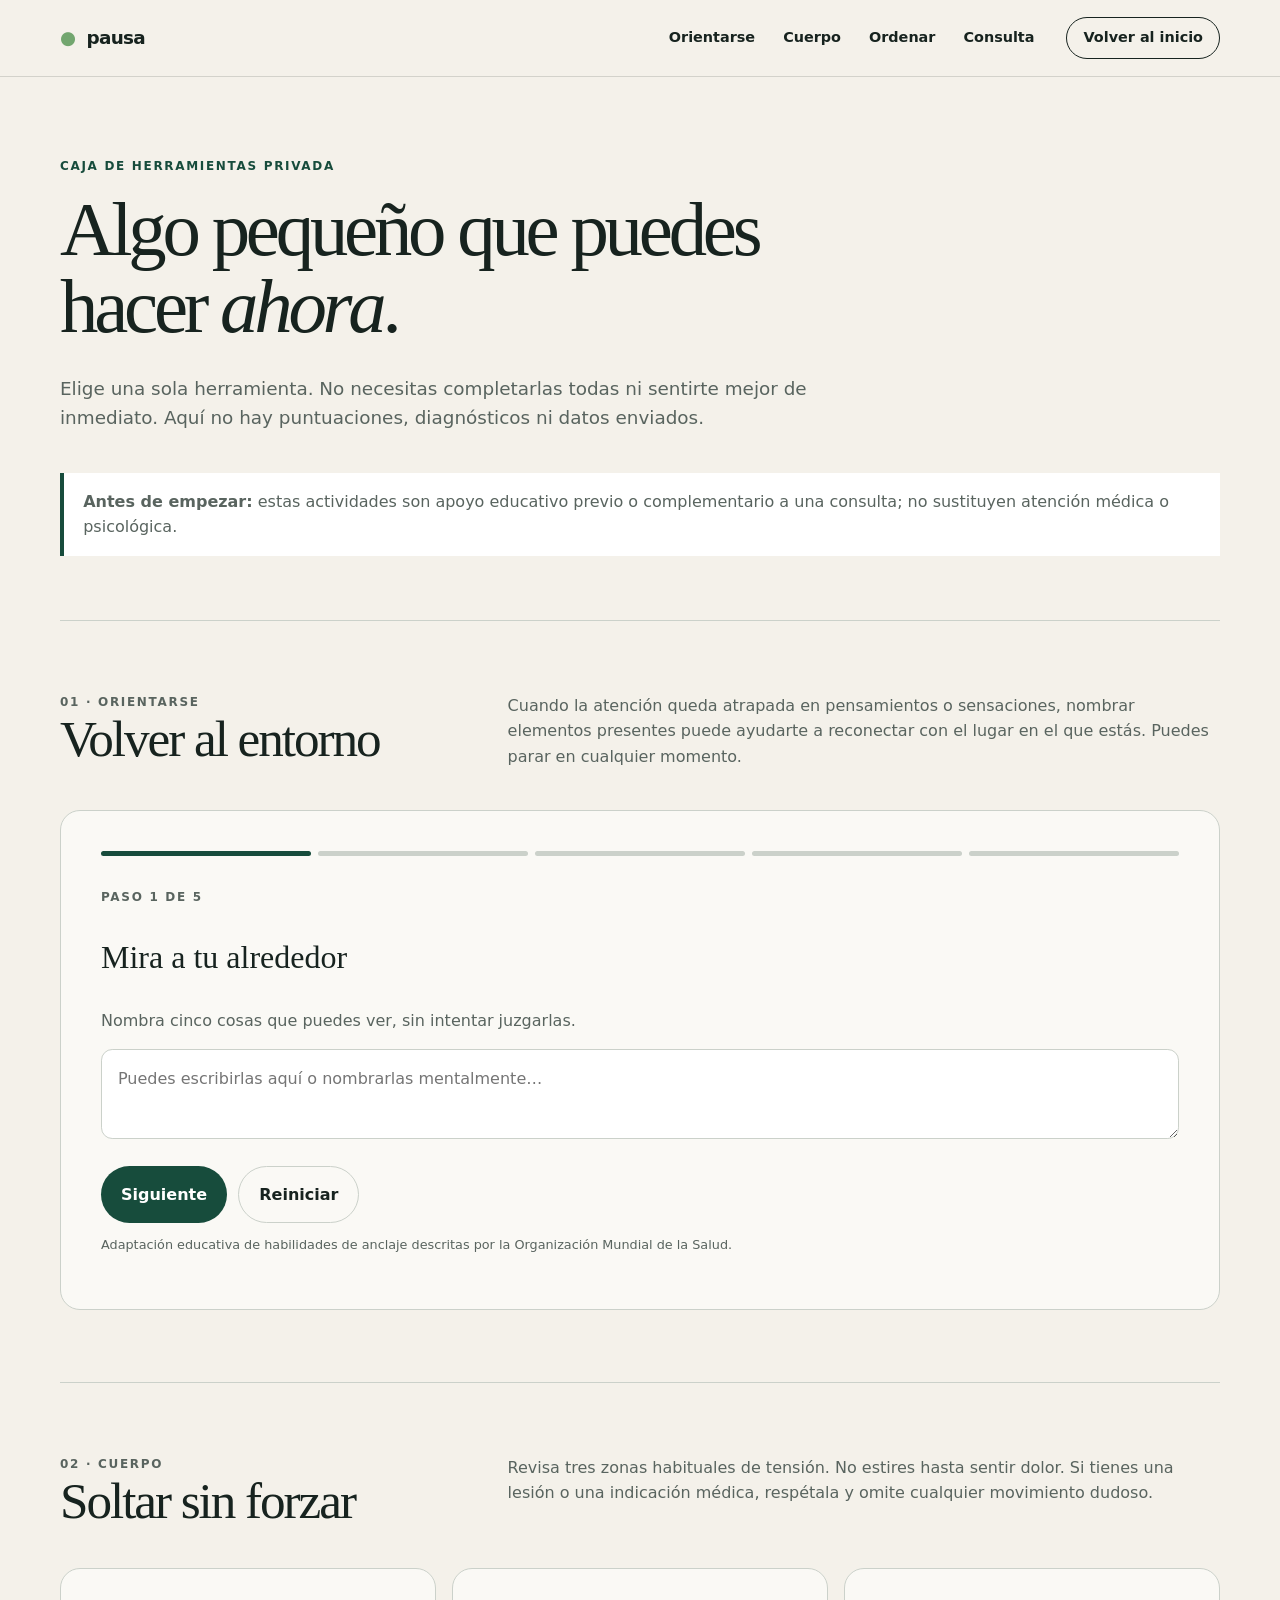
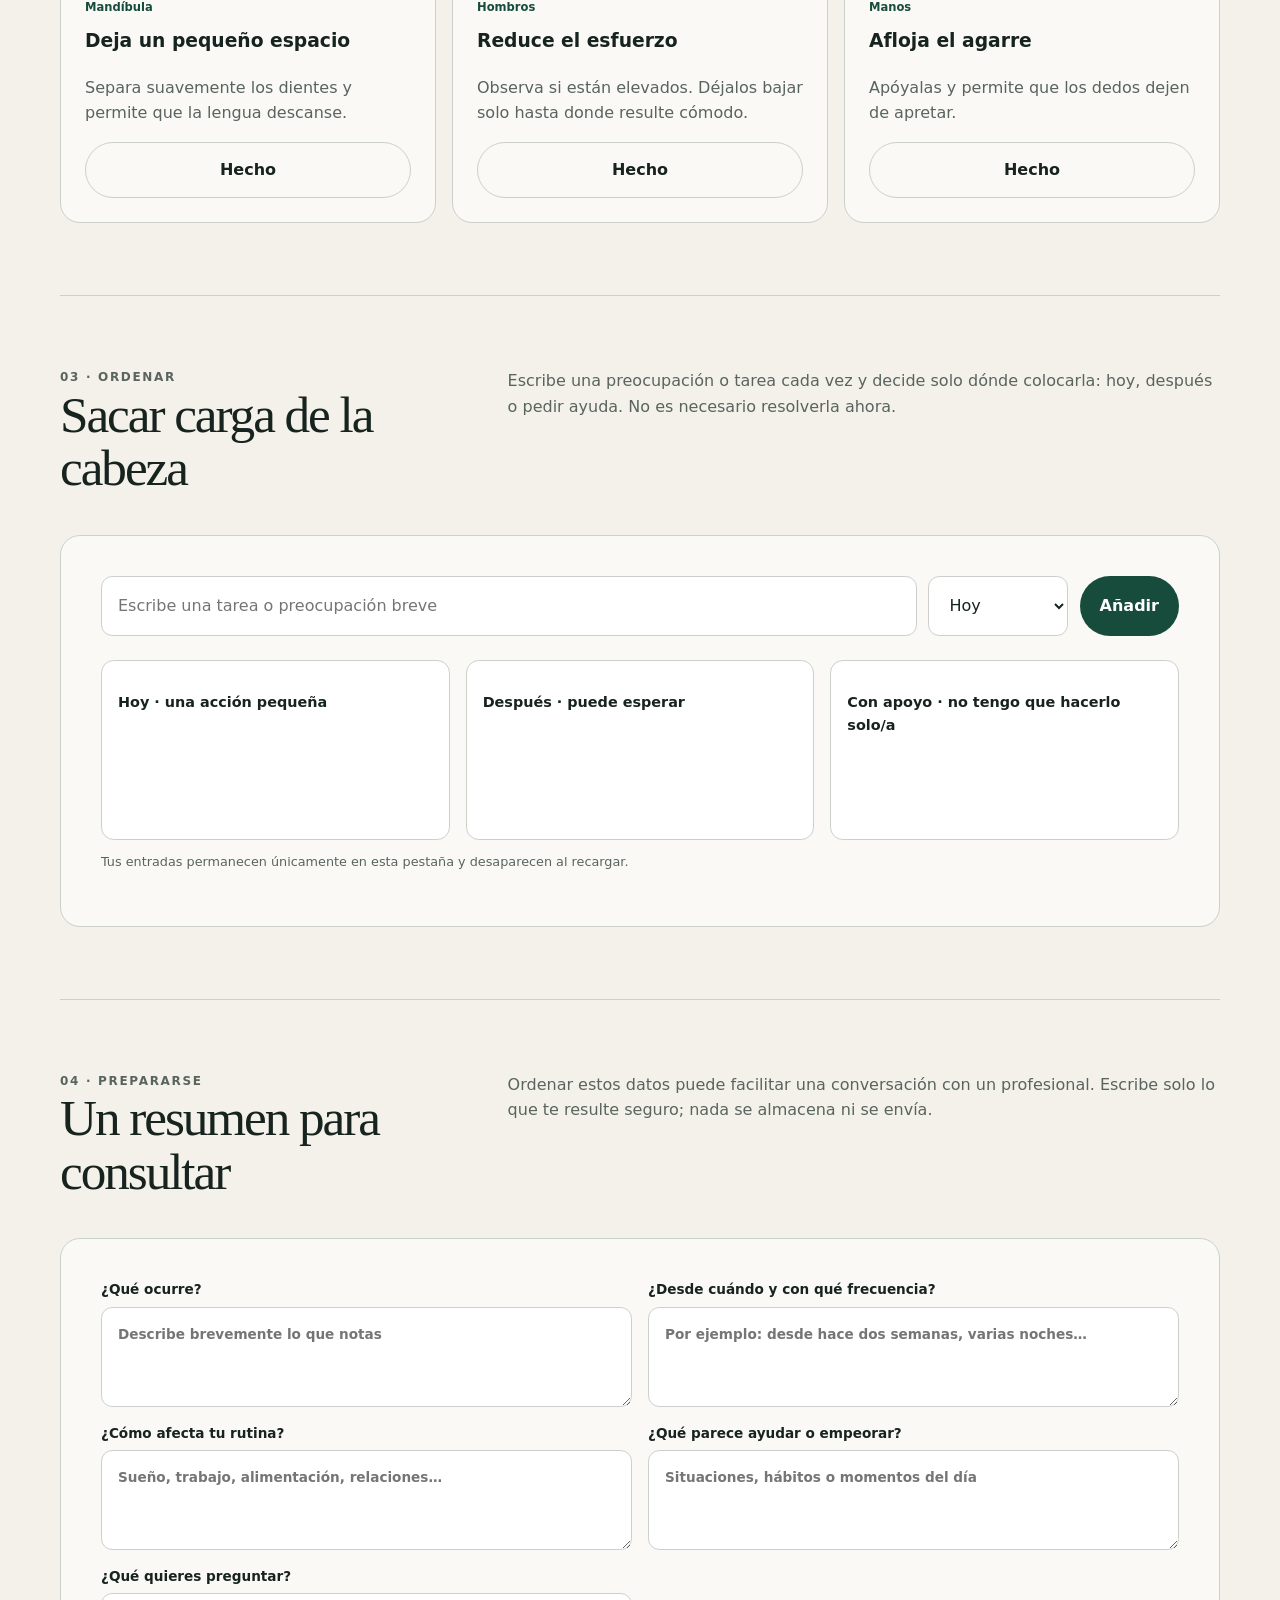
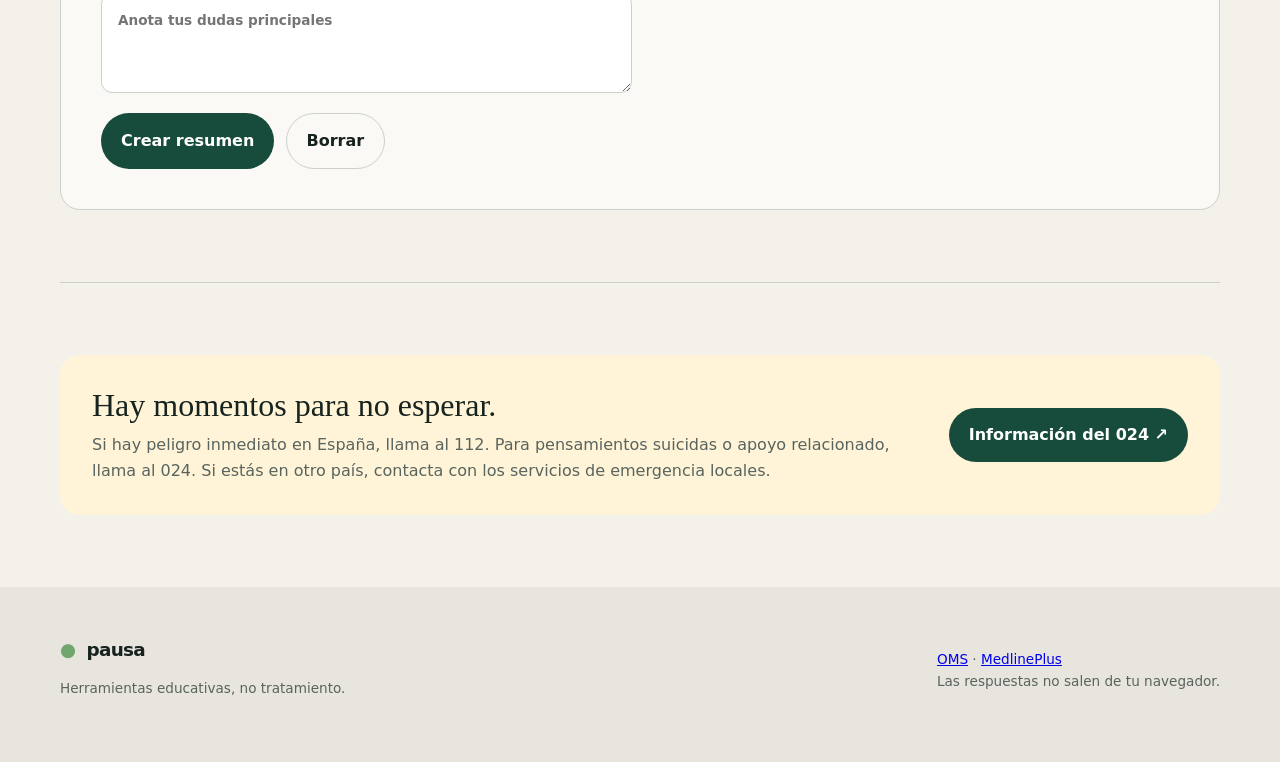
==== ayuda.html @ 6156713e "Añade herramientas de autocuidado en casa" ====
<!doctype html>
<html lang="es">
  <head>
    <meta charset="utf-8">
    <meta name="viewport" content="width=device-width, initial-scale=1">
    <meta name="description" content="Herramientas breves y privadas para hacer una pausa, orientarse, ordenar cargas y preparar una consulta profesional.">
    <meta name="theme-color" content="#f4f1ea">
    <title>Herramientas para casa · Pausa</title>
    <link rel="stylesheet" href="styles.css">
  </head>
  <body>
    <a class="skip-link" href="#contenido">Saltar al contenido</a>
    <header class="site-header">
      <nav class="nav shell" aria-label="Navegación principal">
        <a class="brand" href="index.html"><span aria-hidden="true">●</span> pausa</a>
        <div class="nav-links"><a href="#orientarse">Orientarse</a><a href="#cuerpo">Cuerpo</a><a href="#ordenar">Ordenar</a><a href="#consulta">Consulta</a></div>
        <a class="nav-cta" href="index.html">Volver al inicio</a>
      </nav>
    </header>

    <main id="contenido">
      <section class="tools-hero shell">
        <p class="kicker">Caja de herramientas privada</p>
        <h1>Algo pequeño que puedes hacer <em>ahora</em>.</h1>
        <p class="lead">Elige una sola herramienta. No necesitas completarlas todas ni sentirte mejor de inmediato. Aquí no hay puntuaciones, diagnósticos ni datos enviados.</p>
        <div class="scope-strip"><strong>Antes de empezar:</strong> estas actividades son apoyo educativo previo o complementario a una consulta; no sustituyen atención médica o psicológica.</div>
      </section>

      <section class="tool-section shell" id="orientarse">
        <div class="tool-heading"><div><p class="kicker">01 · Orientarse</p><h2>Volver al entorno</h2></div><p>Cuando la atención queda atrapada en pensamientos o sensaciones, nombrar elementos presentes puede ayudarte a reconectar con el lugar en el que estás. Puedes parar en cualquier momento.</p></div>
        <div class="tool-panel" id="grounding-tool">
          <div class="grounding-progress" aria-hidden="true"><span class="active"></span><span></span><span></span><span></span><span></span></div>
          <div class="grounding-stage"><p class="kicker" id="grounding-count">Paso 1 de 5</p><h3 id="grounding-title">Mira a tu alrededor</h3><p id="grounding-help">Nombra cinco cosas que puedes ver, sin intentar juzgarlas.</p><textarea id="grounding-note" aria-label="Notas del paso actual" placeholder="Puedes escribirlas aquí o nombrarlas mentalmente…"></textarea></div>
          <div class="panel-actions"><button class="button primary" id="grounding-next" type="button">Siguiente</button><button class="button secondary" id="grounding-reset" type="button">Reiniciar</button></div>
          <p class="source-note">Adaptación educativa de habilidades de anclaje descritas por la Organización Mundial de la Salud.</p>
        </div>
      </section>

      <section class="tool-section shell" id="cuerpo">
        <div class="tool-heading"><div><p class="kicker">02 · Cuerpo</p><h2>Soltar sin forzar</h2></div><p>Revisa tres zonas habituales de tensión. No estires hasta sentir dolor. Si tienes una lesión o una indicación médica, respétala y omite cualquier movimiento dudoso.</p></div>
        <div class="release-grid">
          <article class="release-card"><span class="number">Mandíbula</span><h3>Deja un pequeño espacio</h3><p>Separa suavemente los dientes y permite que la lengua descanse.</p><button class="button secondary release-button" type="button">Hecho</button></article>
          <article class="release-card"><span class="number">Hombros</span><h3>Reduce el esfuerzo</h3><p>Observa si están elevados. Déjalos bajar solo hasta donde resulte cómodo.</p><button class="button secondary release-button" type="button">Hecho</button></article>
          <article class="release-card"><span class="number">Manos</span><h3>Afloja el agarre</h3><p>Apóyalas y permite que los dedos dejen de apretar.</p><button class="button secondary release-button" type="button">Hecho</button></article>
        </div>
      </section>

      <section class="tool-section shell" id="ordenar">
        <div class="tool-heading"><div><p class="kicker">03 · Ordenar</p><h2>Sacar carga de la cabeza</h2></div><p>Escribe una preocupación o tarea cada vez y decide solo dónde colocarla: hoy, después o pedir ayuda. No es necesario resolverla ahora.</p></div>
        <div class="tool-panel">
          <form class="priority-form" id="priority-form"><label class="skip-link" for="priority-input">Preocupación o tarea</label><input class="priority-input" id="priority-input" placeholder="Escribe una tarea o preocupación breve" required><label class="skip-link" for="priority-destination">Dónde colocarla</label><select class="priority-input" id="priority-destination"><option value="today">Hoy</option><option value="later">Después</option><option value="help">Con apoyo</option></select><button class="button primary" type="submit">Añadir</button></form>
          <div class="priority-list">
            <section class="priority-column"><h3>Hoy · una acción pequeña</h3><ul data-priority="today"></ul></section>
            <section class="priority-column"><h3>Después · puede esperar</h3><ul data-priority="later"></ul></section>
            <section class="priority-column"><h3>Con apoyo · no tengo que hacerlo solo/a</h3><ul data-priority="help"></ul></section>
          </div>
          <p class="source-note">Tus entradas permanecen únicamente en esta pestaña y desaparecen al recargar.</p>
        </div>
      </section>

      <section class="tool-section shell" id="consulta">
        <div class="tool-heading"><div><p class="kicker">04 · Prepararse</p><h2>Un resumen para consultar</h2></div><p>Ordenar estos datos puede facilitar una conversación con un profesional. Escribe solo lo que te resulte seguro; nada se almacena ni se envía.</p></div>
        <form class="tool-panel" id="consult-form">
          <div class="note-grid">
            <label>¿Qué ocurre?<textarea name="what" placeholder="Describe brevemente lo que notas"></textarea></label>
            <label>¿Desde cuándo y con qué frecuencia?<textarea name="when" placeholder="Por ejemplo: desde hace dos semanas, varias noches…"></textarea></label>
            <label>¿Cómo afecta tu rutina?<textarea name="impact" placeholder="Sueño, trabajo, alimentación, relaciones…"></textarea></label>
            <label>¿Qué parece ayudar o empeorar?<textarea name="changes" placeholder="Situaciones, hábitos o momentos del día"></textarea></label>
            <label>¿Qué quieres preguntar?<textarea name="questions" placeholder="Anota tus dudas principales"></textarea></label>
          </div>
          <div class="panel-actions"><button class="button primary" type="submit">Crear resumen</button><button class="button secondary" id="clear-consult" type="button">Borrar</button></div>
          <div class="summary-output" id="summary-output" aria-live="polite" hidden></div>
        </form>
      </section>

      <section class="tool-section shell">
        <div class="safety-card"><div><h2>Hay momentos para no esperar.</h2><p>Si hay peligro inmediato en España, llama al 112. Para pensamientos suicidas o apoyo relacionado, llama al 024. Si estás en otro país, contacta con los servicios de emergencia locales.</p></div><a class="button primary" href="https://www.sanidad.gob.es/linea024/home.htm" target="_blank" rel="noopener noreferrer">Información del 024 ↗</a></div>
      </section>
    </main>

    <footer class="footer"><div class="shell footer-grid"><div><a class="brand" href="index.html"><span aria-hidden="true">●</span> pausa</a><p>Herramientas educativas, no tratamiento.</p></div><p><a href="https://tdr.who.int/home/our-work/global-engagement/9789240003927">OMS</a> · <a href="https://medlineplus.gov/spanish/stress.html">MedlinePlus</a><br>Las respuestas no salen de tu navegador.</p></div></footer>
    <script src="ayuda.js"></script>
  </body>
</html>
---- styles.css ----
:root{--paper:#f4f1ea;--ink:#17231f;--muted:#59645f;--green:#174c3c;--mint:#cfe3d3;--lime:#dcefa5;--line:#cbd1ca;--white:#fff;--radius:1.25rem;--shadow:0 24px 70px rgba(23,35,31,.1)}
*{box-sizing:border-box}html{scroll-behavior:smooth}body{margin:0;background:var(--paper);color:var(--ink);font-family:Inter,ui-sans-serif,system-ui,-apple-system,"Segoe UI",sans-serif;line-height:1.6}.shell{width:min(1160px,calc(100% - 2.5rem));margin-inline:auto}.skip-link{position:absolute;left:-9999px}.skip-link:focus{left:1rem;top:1rem;z-index:20;background:#fff;padding:.7rem 1rem}.site-header{border-bottom:1px solid rgba(23,35,31,.15)}.nav{min-height:76px;display:flex;align-items:center;gap:2rem}.brand{color:var(--ink);font-size:1.15rem;font-weight:800;letter-spacing:-.04em;text-decoration:none}.brand span{color:#72a66f;margin-right:.35rem}.nav-links{display:flex;gap:1.75rem;margin-left:auto}.nav-links a,.nav-cta{color:var(--ink);font-size:.9rem;font-weight:650;text-decoration:none}.nav-cta{border:1px solid var(--ink);border-radius:999px;padding:.55rem 1rem}.hero{min-height:650px;display:grid;grid-template-columns:1.25fr .75fr;align-items:center;gap:clamp(2rem,7vw,7rem);padding-block:6rem}.kicker{margin:0 0 1rem;color:var(--green);font-size:.75rem;font-weight:800;letter-spacing:.14em;text-transform:uppercase}.hero h1{max-width:820px;margin:0;font-family:Georgia,serif;font-size:clamp(3rem,6vw,6rem);font-weight:400;letter-spacing:-.055em;line-height:.98}.hero h1 em{color:var(--green);font-weight:400}.lead{max-width:700px;margin:1.75rem 0 0;color:var(--muted);font-size:1.15rem}.actions{display:flex;align-items:center;flex-wrap:wrap;gap:1.4rem;margin-top:2rem}.button{border:0;border-radius:999px;padding:.9rem 1.25rem;font:inherit;font-weight:750;cursor:pointer;text-decoration:none}.button.primary{background:var(--green);color:#fff}.text-button{color:var(--ink);background:transparent}.privacy-note{margin-top:1.5rem;color:var(--muted);font-size:.82rem}.signal-card{background:var(--white);border:1px solid var(--line);border-radius:var(--radius);box-shadow:var(--shadow);padding:2rem}.signal-visual{height:130px;display:flex;align-items:center;justify-content:center;gap:8px;background:var(--mint);border-radius:.8rem}.signal-visual span{display:block;width:12px;border-radius:99px;background:var(--green)}.signal-visual span:nth-child(1),.signal-visual span:nth-child(5){height:30%}.signal-visual span:nth-child(2),.signal-visual span:nth-child(4){height:56%}.signal-visual span:nth-child(3){height:82%}.card-label{margin:1.5rem 0 .5rem;color:var(--muted);font-size:.72rem;font-weight:800;text-transform:uppercase}.signal-card blockquote{margin:0;font-family:Georgia,serif;font-size:1.65rem;line-height:1.25}.signal-card>p:last-child{color:var(--muted);font-size:.9rem}.principles{background:var(--ink);color:#fff}.principles-grid{display:grid;grid-template-columns:repeat(3,1fr)}.principles p{display:flex;align-items:center;gap:1rem;margin:0;padding:1.6rem;border-right:1px solid #ffffff2b}.principles strong{color:var(--lime);font-size:.75rem}.section{padding-block:7rem}.section-intro{max-width:700px;margin-bottom:3rem}.section h2{margin:0;font-family:Georgia,serif;font-size:clamp(2.35rem,4vw,4.25rem);font-weight:400;letter-spacing:-.04em;line-height:1.05}.section-intro>p:last-child{color:var(--muted)}.path-grid{display:grid;grid-template-columns:repeat(3,1fr);gap:1rem}.path-card{min-height:330px;display:flex;flex-direction:column;padding:1.7rem;background:#faf9f5;border:1px solid var(--line);border-radius:var(--radius)}.path-card.featured{background:var(--mint);border-color:transparent}.number{color:var(--green);font-size:.72rem;font-weight:800}.path-card h3{margin:3.5rem 0 .6rem;font:400 1.8rem Georgia,serif}.path-card p{color:var(--muted)}.use-ai{margin-top:auto;padding-top:1rem;border-top:1px solid var(--line);font-size:.86rem}.inline-action{margin-top:auto;padding:1rem 0 0;border:0;border-top:1px solid #92b19b;background:transparent;color:var(--green);font:inherit;font-weight:800;text-align:left;cursor:pointer}.check-section{background:#e5e9e2}.check-layout{display:grid;grid-template-columns:.75fr 1.25fr;gap:6rem;align-items:start}.check-card{padding:2rem;background:var(--white);border-radius:var(--radius);box-shadow:var(--shadow)}fieldset{margin:0 0 1.5rem;padding:0;border:0}legend{margin-bottom:1.2rem;font-weight:800}.check-card label{display:block;padding:1rem 0;border-top:1px solid var(--line);cursor:pointer}.check-card input{margin-right:.65rem;accent-color:var(--green)}.check-result{margin-top:1.2rem;padding:1rem;background:var(--paper);border-left:4px solid var(--green)}.check-result strong{display:block}.split-title{max-width:none;display:grid;grid-template-columns:1fr 1fr;gap:5rem;align-items:end}.prompt-list{border-top:1px solid var(--line)}.prompt-list article{display:grid;grid-template-columns:120px 1fr auto;gap:2rem;align-items:center;padding:1.6rem 0;border-bottom:1px solid var(--line)}.prompt-list article>span{color:var(--green);font-size:.78rem;font-weight:800;text-transform:uppercase}.prompt-list h3{margin:0 0 .3rem}.prompt-list p{margin:0;color:var(--muted)}.copy-button{border:1px solid var(--line);border-radius:999px;background:transparent;padding:.55rem .9rem;cursor:pointer}.limits-section{background:var(--green);color:#fff}.limits-grid{display:grid;grid-template-columns:1fr 1fr;gap:7rem}.kicker.light{color:var(--lime)}.limits-list p{display:grid;grid-template-columns:2rem 1fr;padding:1.25rem 0;margin:0;border-top:1px solid #ffffff3d}.limits-list p span{grid-row:1/3;color:var(--lime);font-size:1.4rem}.limits-list p strong{display:block}.evidence{display:grid;grid-template-columns:1fr 1fr;gap:5rem}.resource-list a{display:grid;grid-template-columns:1fr auto;padding:1.2rem 0;border-top:1px solid var(--line);color:var(--ink);text-decoration:none}.resource-list span{grid-column:1;color:var(--muted);font-size:.76rem}.resource-list strong{grid-column:1}.resource-list b{grid-column:2;grid-row:1/3}.urgent-note{grid-column:1/-1;padding:1.2rem 1.4rem;background:#fff4d7;border-left:4px solid #c48816}.footer{padding:3rem 0;background:#e7e5dd}.footer-grid{display:flex;justify-content:space-between;color:var(--muted);font-size:.85rem}.breathing-dialog{width:min(520px,calc(100% - 2rem));padding:2.5rem;border:0;border-radius:var(--radius);text-align:center;box-shadow:var(--shadow)}.breathing-dialog::backdrop{background:#17231fc7}.dialog-close{position:absolute;top:1rem;right:1rem;border:0;background:transparent;font-size:1.5rem;cursor:pointer}.breathing-orb{width:130px;height:130px;margin:2rem auto;border-radius:50%;background:var(--mint);transition:transform 4s ease-in-out}.breathing-orb.expand{transform:scale(1.45)}.breathing-cue{font-size:1.2rem;font-weight:800}.dialog-note{color:var(--muted);font-size:.8rem}
.more-tools-link{display:block;margin-top:.8rem;color:var(--green);font-size:.86rem;font-weight:800;text-decoration:none}.more-tools-link:hover{text-decoration:underline}.tools-hero{padding-block:5rem 4rem}.tools-hero h1{max-width:850px;margin:0;font:400 clamp(3rem,6vw,5.8rem)/1 Georgia,serif;letter-spacing:-.055em}.tools-hero .lead{max-width:760px}.scope-strip{margin-top:2.5rem;padding:1rem 1.2rem;border-left:4px solid var(--green);background:#fff;color:var(--muted)}.tool-section{padding-block:4.5rem;border-top:1px solid var(--line)}.tool-heading{display:grid;grid-template-columns:.7fr 1.3fr;gap:4rem;margin-bottom:2.5rem}.tool-heading h2{margin:0;font:400 clamp(2.2rem,4vw,4rem)/1.05 Georgia,serif;letter-spacing:-.04em}.tool-heading p{margin:0;color:var(--muted)}.tool-panel{padding:clamp(1.3rem,4vw,2.5rem);border:1px solid var(--line);border-radius:var(--radius);background:#faf9f5}.grounding-progress{display:flex;gap:.45rem;margin-bottom:2rem}.grounding-progress span{height:5px;flex:1;border-radius:99px;background:var(--line)}.grounding-progress span.active{background:var(--green)}.grounding-stage{min-height:210px}.grounding-stage h3{font:400 2rem Georgia,serif}.grounding-stage p{color:var(--muted)}.grounding-stage textarea,.note-grid textarea,.priority-input{width:100%;border:1px solid var(--line);border-radius:.7rem;background:#fff;padding:1rem;font:inherit;color:var(--ink)}.grounding-stage textarea{min-height:90px;resize:vertical}.panel-actions{display:flex;flex-wrap:wrap;gap:.7rem;margin-top:1.2rem}.button.secondary{background:transparent;color:var(--ink);border:1px solid var(--line)}.release-grid{display:grid;grid-template-columns:repeat(3,1fr);gap:1rem}.release-card{padding:1.5rem;border:1px solid var(--line);border-radius:var(--radius);background:#faf9f5}.release-card h3{margin-top:.5rem}.release-card p{color:var(--muted)}.release-card button{width:100%}.release-card.done{background:var(--mint)}.priority-form{display:grid;grid-template-columns:1fr auto;gap:.7rem}.priority-list{display:grid;grid-template-columns:repeat(3,1fr);gap:1rem;margin-top:1.5rem}.priority-column{min-height:180px;padding:1rem;border:1px solid var(--line);border-radius:.8rem;background:#fff}.priority-column h3{font-size:.9rem}.priority-column ul{padding:0;list-style:none}.priority-column li{margin:.5rem 0;padding:.65rem;background:var(--paper);border-radius:.5rem}.priority-column button{float:right;border:0;background:transparent;cursor:pointer}.note-grid{display:grid;grid-template-columns:1fr 1fr;gap:1rem}.note-grid label{font-size:.85rem;font-weight:750}.note-grid textarea{display:block;min-height:100px;margin-top:.35rem;resize:vertical}.summary-output{margin-top:1.5rem;padding:1.3rem;white-space:pre-wrap;background:#fff;border-left:4px solid var(--green)}.safety-card{display:grid;grid-template-columns:1fr auto;gap:2rem;align-items:center;padding:2rem;background:#fff4d7;border-radius:var(--radius)}.safety-card h2{margin:0 0 .5rem;font:400 2rem Georgia,serif}.safety-card p{margin:0;color:var(--muted)}.source-note{font-size:.8rem;color:var(--muted)}
@media(max-width:800px){.nav-links{display:none}.nav-cta{margin-left:auto}.hero,.check-layout,.limits-grid,.evidence,.split-title,.tool-heading{grid-template-columns:1fr;gap:3rem}.hero{padding-block:4rem}.hero h1{font-size:clamp(2.8rem,13vw,4.5rem)}.signal-card{max-width:520px}.principles-grid,.path-grid,.release-grid,.priority-list,.note-grid{grid-template-columns:1fr}.principles p{border-right:0;border-bottom:1px solid #ffffff2b}.section{padding-block:5rem}.prompt-list article{grid-template-columns:1fr auto;gap:.5rem}.prompt-list article>span{grid-column:1/-1}.footer-grid{display:block}.evidence .urgent-note{grid-column:auto}.safety-card{grid-template-columns:1fr}}
@media(prefers-reduced-motion:reduce){html{scroll-behavior:auto}*,*::before,*::after{transition:none!important}}
.priority-form{grid-template-columns:1fr minmax(130px,auto) auto}
@media(max-width:600px){.priority-form{grid-template-columns:1fr}.priority-form .button{width:100%}}
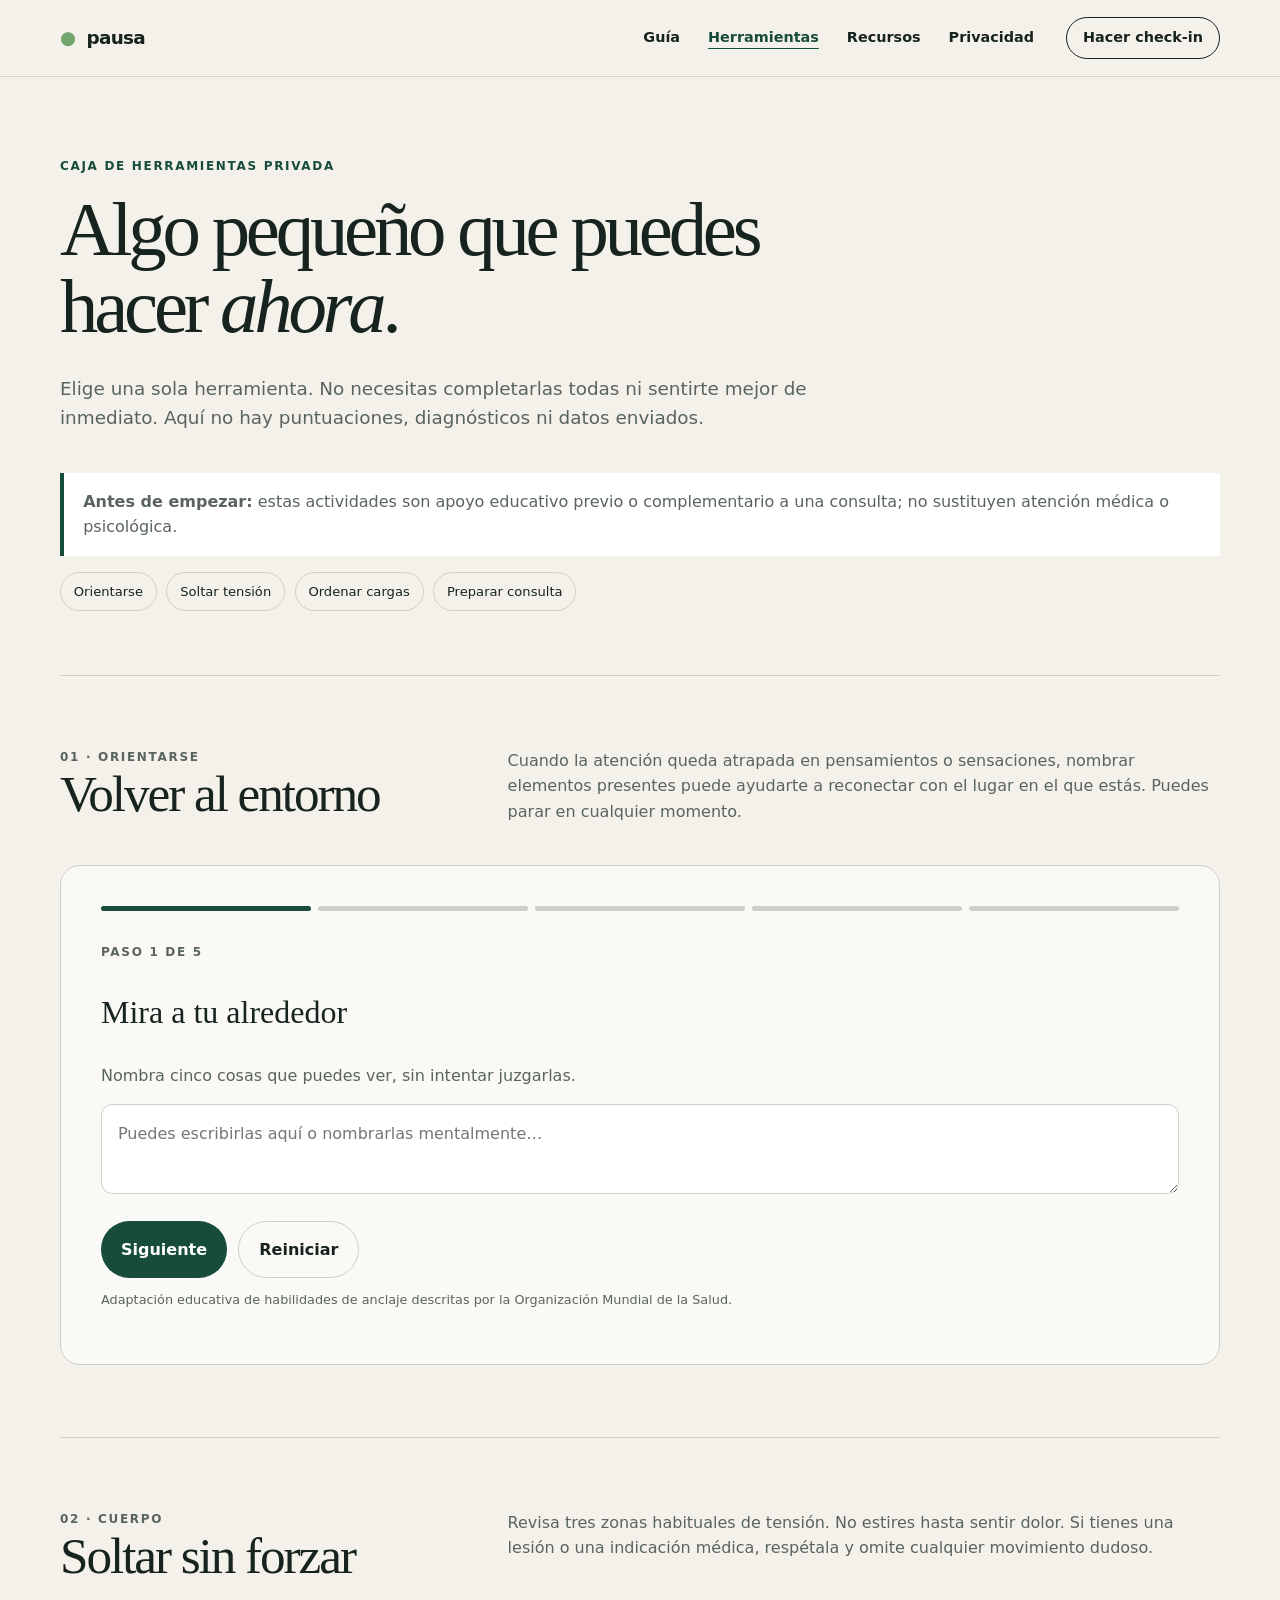
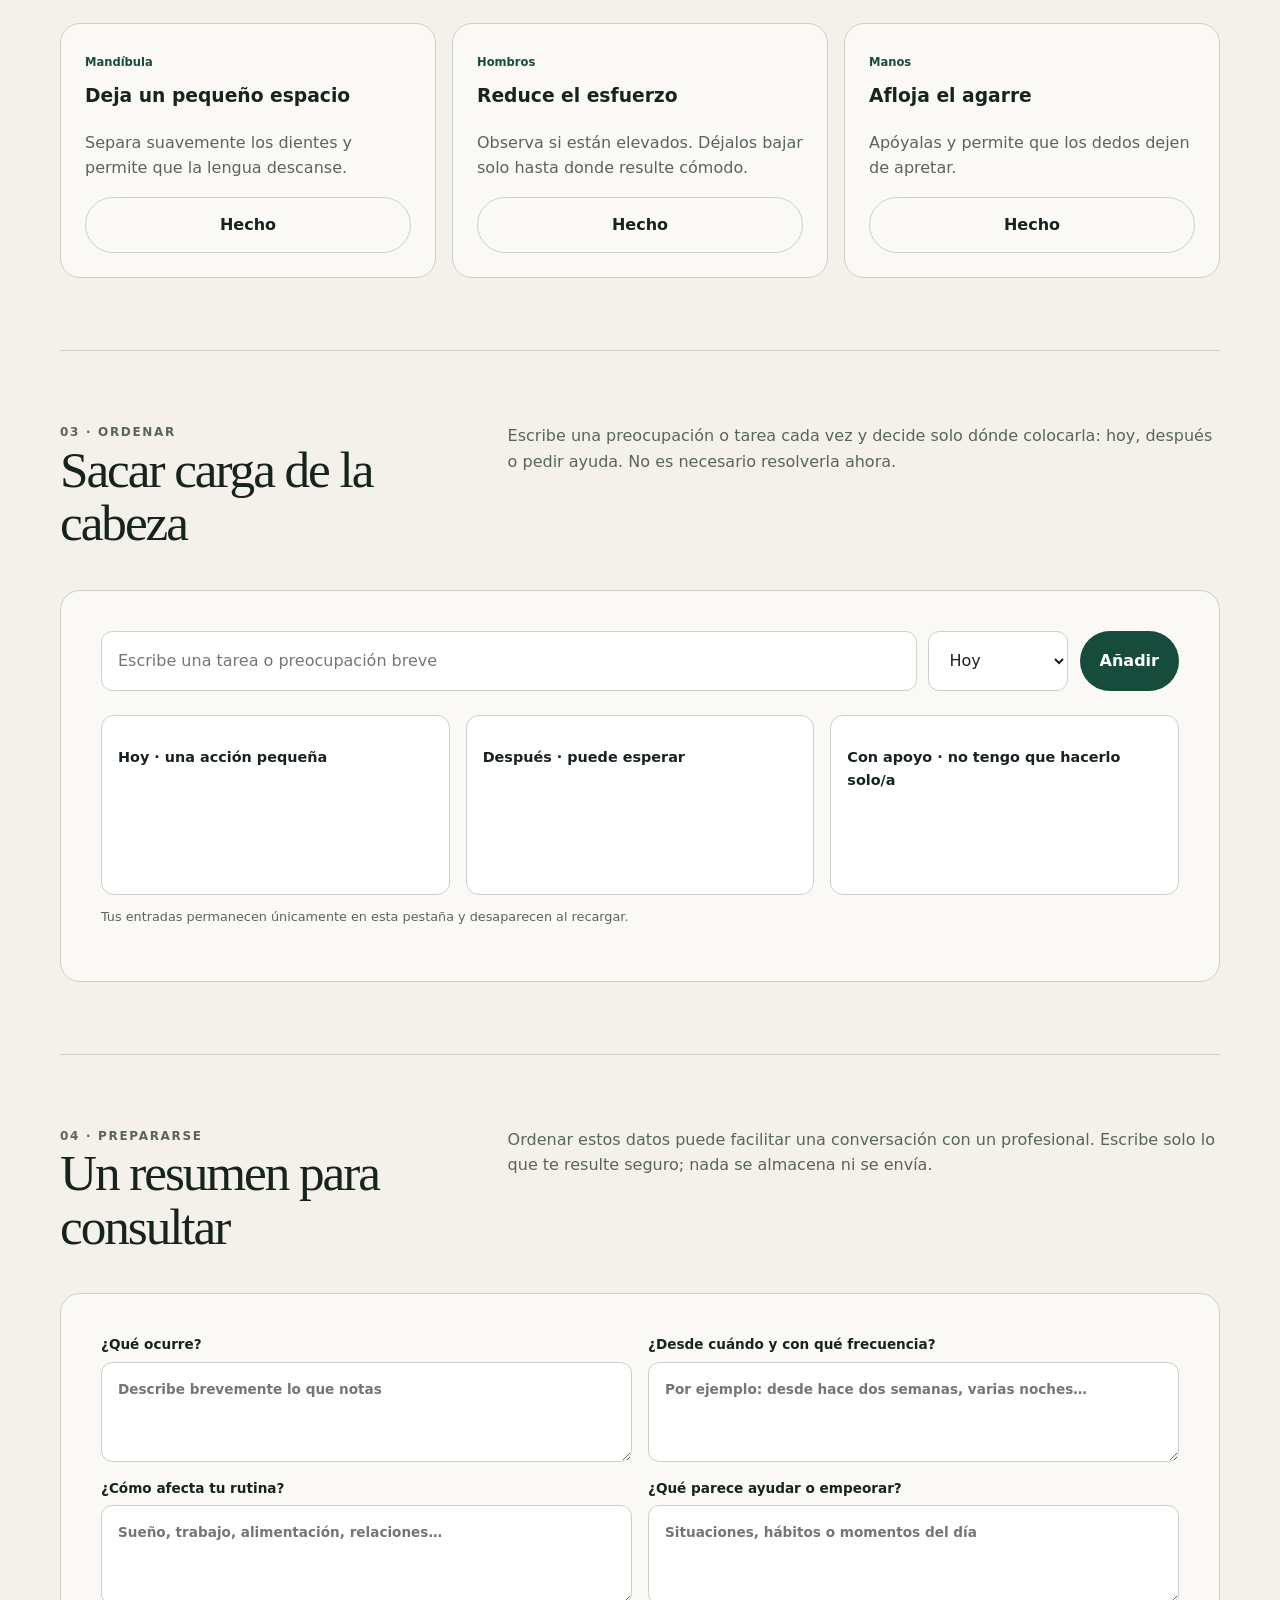
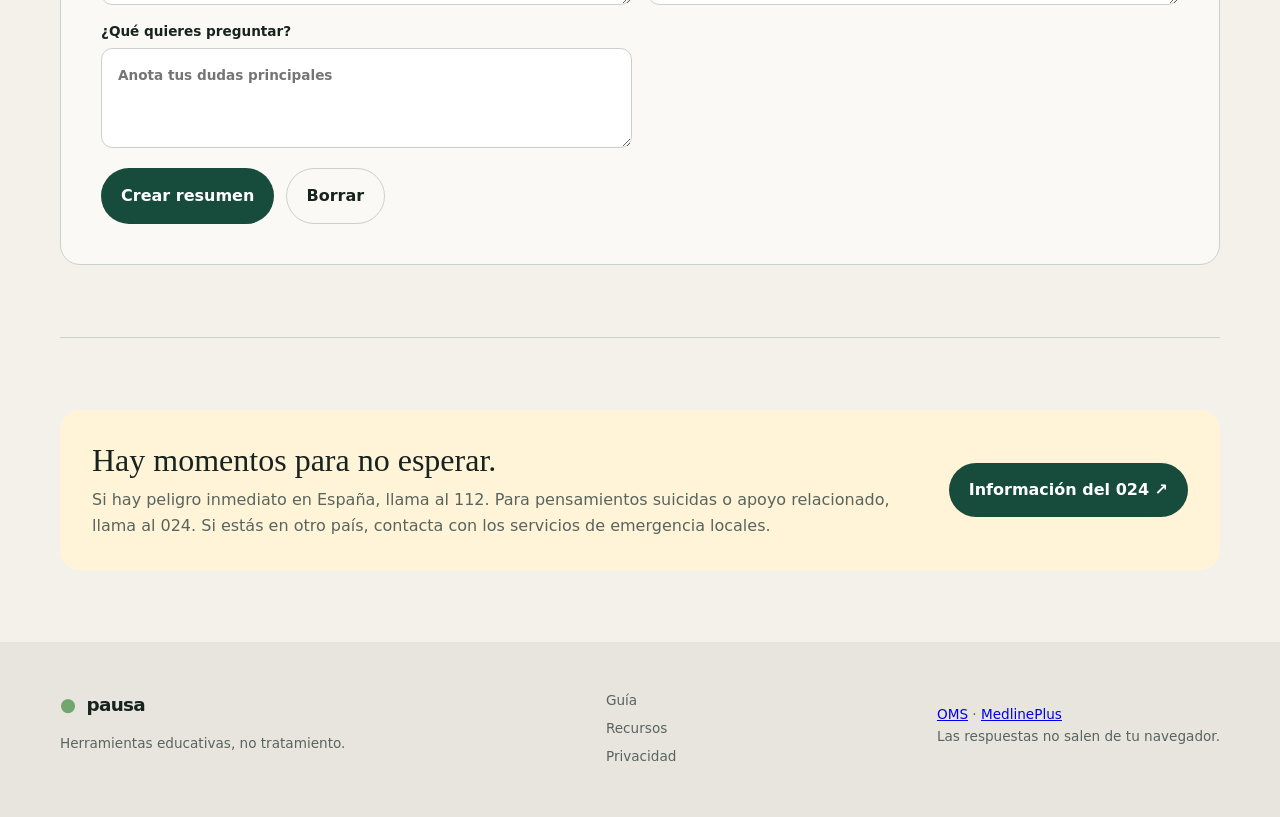
==== commit 7bb0d11c: "Integra guía, recursos y privacidad" ====
--- a/ayuda.html
+++ b/ayuda.html
@@ -5,6 +5,10 @@
     <meta name="viewport" content="width=device-width, initial-scale=1">
     <meta name="description" content="Herramientas breves y privadas para hacer una pausa, orientarse, ordenar cargas y preparar una consulta profesional.">
     <meta name="theme-color" content="#f4f1ea">
+    <meta property="og:title" content="Herramientas para casa · Pausa">
+    <meta property="og:description" content="Pausas y organizadores privados que funcionan en tu navegador.">
+    <link rel="canonical" href="https://mauricio-acuna.github.io/estressConIA/ayuda.html">
+    <link rel="icon" href="favicon.svg" type="image/svg+xml">
     <title>Herramientas para casa · Pausa</title>
     <link rel="stylesheet" href="styles.css">
   </head>
@@ -13,8 +17,8 @@
     <header class="site-header">
       <nav class="nav shell" aria-label="Navegación principal">
         <a class="brand" href="index.html"><span aria-hidden="true">●</span> pausa</a>
-        <div class="nav-links"><a href="#orientarse">Orientarse</a><a href="#cuerpo">Cuerpo</a><a href="#ordenar">Ordenar</a><a href="#consulta">Consulta</a></div>
-        <a class="nav-cta" href="index.html">Volver al inicio</a>
+        <div class="nav-links"><a href="guia.html">Guía</a><a href="ayuda.html" aria-current="page">Herramientas</a><a href="recursos.html">Recursos</a><a href="privacidad.html">Privacidad</a></div>
+        <a class="nav-cta" href="index.html#check-in">Hacer check-in</a>
       </nav>
     </header>
 
@@ -24,6 +28,7 @@
         <h1>Algo pequeño que puedes hacer <em>ahora</em>.</h1>
         <p class="lead">Elige una sola herramienta. No necesitas completarlas todas ni sentirte mejor de inmediato. Aquí no hay puntuaciones, diagnósticos ni datos enviados.</p>
         <div class="scope-strip"><strong>Antes de empezar:</strong> estas actividades son apoyo educativo previo o complementario a una consulta; no sustituyen atención médica o psicológica.</div>
+        <nav class="tool-index" aria-label="Herramientas de esta página"><a href="#orientarse">Orientarse</a><a href="#cuerpo">Soltar tensión</a><a href="#ordenar">Ordenar cargas</a><a href="#consulta">Preparar consulta</a></nav>
       </section>
 
       <section class="tool-section shell" id="orientarse">
@@ -78,7 +83,7 @@
       </section>
     </main>
 
-    <footer class="footer"><div class="shell footer-grid"><div><a class="brand" href="index.html"><span aria-hidden="true">●</span> pausa</a><p>Herramientas educativas, no tratamiento.</p></div><p><a href="https://tdr.who.int/home/our-work/global-engagement/9789240003927">OMS</a> · <a href="https://medlineplus.gov/spanish/stress.html">MedlinePlus</a><br>Las respuestas no salen de tu navegador.</p></div></footer>
+    <footer class="footer"><div class="shell footer-grid"><div><a class="brand" href="index.html"><span aria-hidden="true">●</span> pausa</a><p>Herramientas educativas, no tratamiento.</p></div><nav class="footer-links" aria-label="Navegación secundaria"><a href="guia.html">Guía</a><a href="recursos.html">Recursos</a><a href="privacidad.html">Privacidad</a></nav><p><a href="https://tdr.who.int/home/our-work/global-engagement/9789240003927">OMS</a> · <a href="https://medlineplus.gov/spanish/stress.html">MedlinePlus</a><br>Las respuestas no salen de tu navegador.</p></div></footer>
     <script src="ayuda.js"></script>
   </body>
 </html>
--- a/styles.css
+++ b/styles.css
@@ -5,3 +5,5 @@
 @media(prefers-reduced-motion:reduce){html{scroll-behavior:auto}*,*::before,*::after{transition:none!important}}
 .priority-form{grid-template-columns:1fr minmax(130px,auto) auto}
 @media(max-width:600px){.priority-form{grid-template-columns:1fr}.priority-form .button{width:100%}}
+.nav-links a[aria-current="page"]{color:var(--green);text-decoration:underline;text-underline-offset:.35rem}.footer-links{display:grid;gap:.35rem}.footer-links a{color:var(--muted);text-decoration:none}.tool-index{display:flex;flex-wrap:wrap;gap:.6rem;margin-top:1rem}.tool-index a{padding:.5rem .8rem;border:1px solid var(--line);border-radius:99px;color:var(--ink);font-size:.82rem;text-decoration:none}.reading-page{padding-block:5rem 7rem}.reading-hero{max-width:850px;padding-bottom:4rem;border-bottom:1px solid var(--line)}.reading-hero h1{margin:0;font:400 clamp(3rem,6vw,5.8rem)/1 Georgia,serif;letter-spacing:-.055em}.reading-hero h1 em{color:var(--green);font-weight:400}.reading-sections{max-width:850px}.reading-sections section,.privacy-copy{padding-block:3.5rem;border-bottom:1px solid var(--line)}.reading-sections h2,.privacy-copy h2,.privacy-table h2,.next-card h2,.emergency-panel h2{font:400 clamp(2rem,3vw,3rem)/1.1 Georgia,serif}.reading-sections li,.privacy-copy li{margin:.45rem 0}.formula-card{display:flex;flex-wrap:wrap;gap:.8rem;align-items:center;margin:1.5rem 0;padding:1.4rem;background:#fff;border:1px solid var(--line)}.formula-card span{font-weight:750}.formula-card b{color:var(--green)}.next-card{margin-top:4rem;padding:2rem;background:var(--mint);border-left:4px solid var(--green)}.next-card h2{margin:.2rem 0}.emergency-panel{margin:4rem 0;padding:clamp(1.5rem,4vw,3rem);background:var(--green);color:#fff}.emergency-panel h2{margin-top:0}.verified-resources{margin-top:4rem}.verified-resources>a{display:grid;grid-template-columns:1fr auto;padding:1.5rem 0;border-top:1px solid var(--line);color:var(--ink);text-decoration:none}.verified-resources span,.verified-resources strong,.verified-resources p{grid-column:1}.verified-resources span{color:var(--muted);font-size:.72rem;text-transform:uppercase;letter-spacing:.08em}.verified-resources strong{font:400 1.6rem Georgia,serif}.verified-resources p{margin:.3rem 0;color:var(--muted)}.verified-resources b{grid-column:2;grid-row:1/4;color:var(--green);font-size:.78rem}.narrow-page{max-width:920px}.privacy-table{padding-block:4rem}.privacy-table dl{margin:0}.privacy-table dl>div{display:grid;grid-template-columns:180px 1fr;padding:1rem 0;border-top:1px solid var(--line)}.privacy-table dt{color:var(--muted);font-size:.75rem;font-weight:800;text-transform:uppercase}.privacy-table dd{margin:0}
+@media(max-width:800px){.nav{flex-wrap:wrap;padding-block:1rem}.nav-links{display:flex;order:3;width:100%;gap:1rem;overflow-x:auto;padding:.75rem 0 .15rem;border-top:1px solid var(--line)}.nav-links a{white-space:nowrap}.reading-page{padding-block:3.5rem 5rem}.reading-hero{padding-bottom:3rem}.reading-hero h1{font-size:clamp(2.8rem,13vw,4.5rem)}.footer-grid{display:grid;grid-template-columns:1fr 1fr}.footer-grid>p{grid-column:1/-1}.privacy-table dl>div{grid-template-columns:1fr;gap:.35rem}.verified-resources>a{grid-template-columns:1fr}.verified-resources b{grid-column:1;grid-row:auto;margin-top:.5rem}.formula-card b{display:none}}
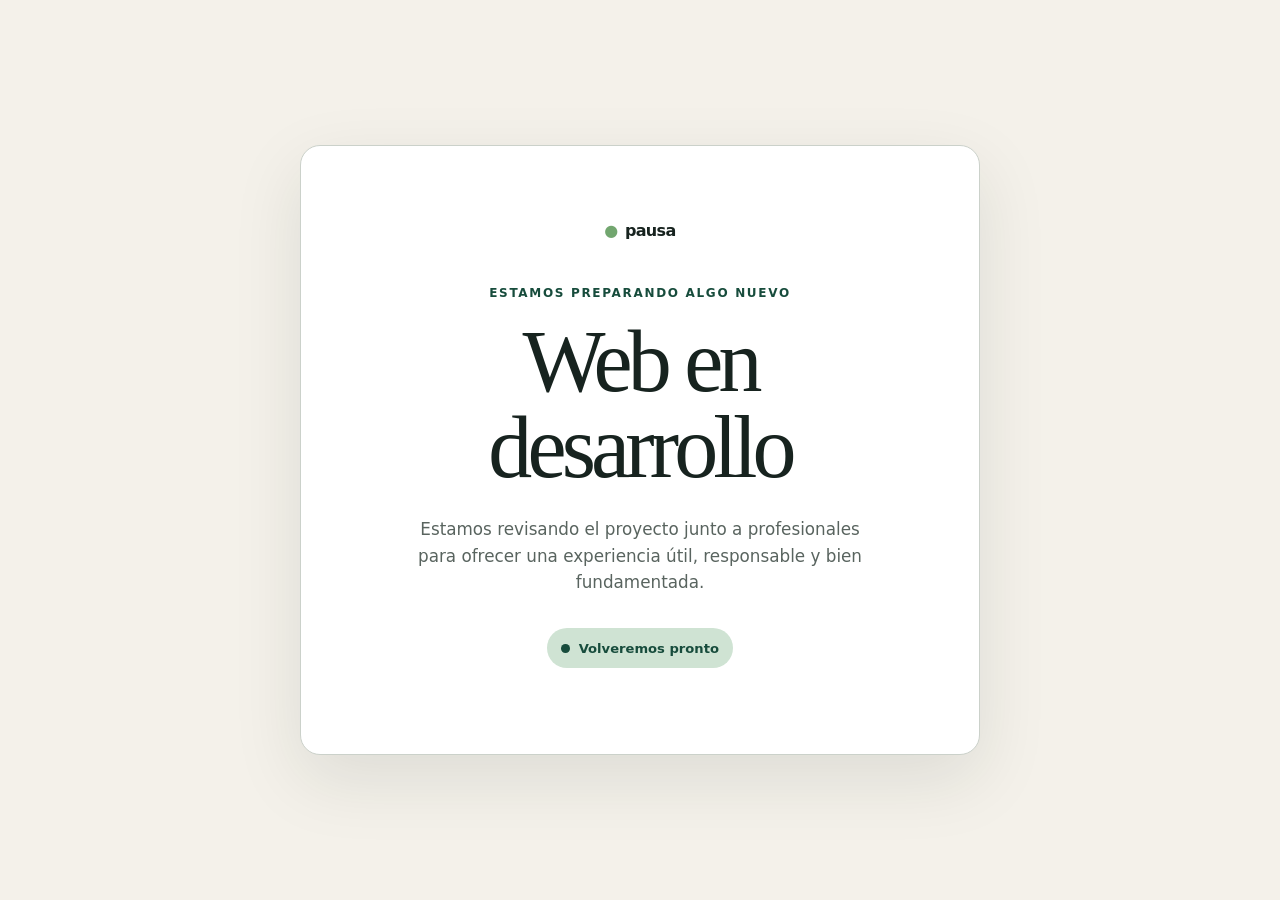
==== commit b3580e33: "Activar modo de mantenimiento" ====
--- a/ayuda.html
+++ b/ayuda.html
@@ -10,6 +10,7 @@
     <link rel="canonical" href="https://mauricio-acuna.github.io/estressConIA/ayuda.html">
     <link rel="icon" href="favicon.svg" type="image/svg+xml">
     <title>Herramientas para casa · Pausa</title>
+    <script src="maintenance.js"></script>
     <link rel="stylesheet" href="styles.css">
   </head>
   <body>
--- a/styles.css
+++ b/styles.css
@@ -7,3 +7,5 @@
 @media(max-width:600px){.priority-form{grid-template-columns:1fr}.priority-form .button{width:100%}}
 .nav-links a[aria-current="page"]{color:var(--green);text-decoration:underline;text-underline-offset:.35rem}.footer-links{display:grid;gap:.35rem}.footer-links a{color:var(--muted);text-decoration:none}.tool-index{display:flex;flex-wrap:wrap;gap:.6rem;margin-top:1rem}.tool-index a{padding:.5rem .8rem;border:1px solid var(--line);border-radius:99px;color:var(--ink);font-size:.82rem;text-decoration:none}.reading-page{padding-block:5rem 7rem}.reading-hero{max-width:850px;padding-bottom:4rem;border-bottom:1px solid var(--line)}.reading-hero h1{margin:0;font:400 clamp(3rem,6vw,5.8rem)/1 Georgia,serif;letter-spacing:-.055em}.reading-hero h1 em{color:var(--green);font-weight:400}.reading-sections{max-width:850px}.reading-sections section,.privacy-copy{padding-block:3.5rem;border-bottom:1px solid var(--line)}.reading-sections h2,.privacy-copy h2,.privacy-table h2,.next-card h2,.emergency-panel h2{font:400 clamp(2rem,3vw,3rem)/1.1 Georgia,serif}.reading-sections li,.privacy-copy li{margin:.45rem 0}.formula-card{display:flex;flex-wrap:wrap;gap:.8rem;align-items:center;margin:1.5rem 0;padding:1.4rem;background:#fff;border:1px solid var(--line)}.formula-card span{font-weight:750}.formula-card b{color:var(--green)}.next-card{margin-top:4rem;padding:2rem;background:var(--mint);border-left:4px solid var(--green)}.next-card h2{margin:.2rem 0}.emergency-panel{margin:4rem 0;padding:clamp(1.5rem,4vw,3rem);background:var(--green);color:#fff}.emergency-panel h2{margin-top:0}.verified-resources{margin-top:4rem}.verified-resources>a{display:grid;grid-template-columns:1fr auto;padding:1.5rem 0;border-top:1px solid var(--line);color:var(--ink);text-decoration:none}.verified-resources span,.verified-resources strong,.verified-resources p{grid-column:1}.verified-resources span{color:var(--muted);font-size:.72rem;text-transform:uppercase;letter-spacing:.08em}.verified-resources strong{font:400 1.6rem Georgia,serif}.verified-resources p{margin:.3rem 0;color:var(--muted)}.verified-resources b{grid-column:2;grid-row:1/4;color:var(--green);font-size:.78rem}.narrow-page{max-width:920px}.privacy-table{padding-block:4rem}.privacy-table dl{margin:0}.privacy-table dl>div{display:grid;grid-template-columns:180px 1fr;padding:1rem 0;border-top:1px solid var(--line)}.privacy-table dt{color:var(--muted);font-size:.75rem;font-weight:800;text-transform:uppercase}.privacy-table dd{margin:0}
 @media(max-width:800px){.nav{flex-wrap:wrap;padding-block:1rem}.nav-links{display:flex;order:3;width:100%;gap:1rem;overflow-x:auto;padding:.75rem 0 .15rem;border-top:1px solid var(--line)}.nav-links a{white-space:nowrap}.reading-page{padding-block:3.5rem 5rem}.reading-hero{padding-bottom:3rem}.reading-hero h1{font-size:clamp(2.8rem,13vw,4.5rem)}.footer-grid{display:grid;grid-template-columns:1fr 1fr}.footer-grid>p{grid-column:1/-1}.privacy-table dl>div{grid-template-columns:1fr;gap:.35rem}.verified-resources>a{grid-template-columns:1fr}.verified-resources b{grid-column:1;grid-row:auto;margin-top:.5rem}.formula-card b{display:none}}
+.emergency-panel{display:grid;grid-template-columns:1fr 1fr;gap:2rem}.emergency-panel>div:first-child p:not(.kicker){color:#d7e5dd}.emergency-actions{display:grid;grid-template-columns:1.2fr .8fr;gap:.75rem}.emergency-actions a{display:flex;min-height:145px;flex-direction:column;justify-content:space-between;padding:1.2rem;color:var(--ink);text-decoration:none}.emergency-number{background:var(--lime)}.support-number{background:#fff}.emergency-actions span{font-size:.78rem;font-weight:800;text-transform:uppercase}.emergency-actions strong{font:400 clamp(3rem,6vw,5.5rem)/.9 Georgia,serif}.emergency-footnote{grid-column:1/-1;margin:0;padding-top:1.2rem;border-top:1px solid #ffffff38;font-size:.85rem}.resource-section{margin-top:5rem;padding-top:5rem;border-top:1px solid var(--line)}.resource-heading{max-width:760px;margin-bottom:2.5rem}.resource-heading h2{margin:0;font:400 clamp(2.3rem,4vw,4rem)/1.05 Georgia,serif}.resource-heading>p:last-child{color:var(--muted)}.book-grid,.care-list{display:grid;grid-template-columns:repeat(2,1fr);gap:1rem}.book-grid article,.care-list article{padding:1.5rem;border:1px solid var(--line);background:#faf9f5}.book-grid h3,.care-list h3,.directory-card h3{margin:.25rem 0;font:400 1.55rem/1.15 Georgia,serif}.book-grid article>p:not(.book-author),.care-list p,.directory-card p{color:var(--muted)}.book-author,.care-list span,.directory-card span{margin:0;color:var(--green);font-size:.72rem;font-weight:800;letter-spacing:.08em;text-transform:uppercase}.book-grid a,.care-list a{color:var(--green);font-size:.8rem;font-weight:800}.selection-note{margin-top:1.2rem;color:var(--muted);font-size:.8rem}.directory-card{display:grid;grid-template-columns:1fr auto;align-items:center;gap:2rem;margin-bottom:1rem;padding:1.5rem;background:var(--mint);color:var(--ink);text-decoration:none}.directory-card b{color:var(--green);font-size:.8rem}
+@media(max-width:800px){.emergency-panel{grid-template-columns:1fr}.emergency-actions{grid-template-columns:1fr 1fr}.emergency-footnote{grid-column:1}.book-grid,.care-list{grid-template-columns:1fr}.directory-card{grid-template-columns:1fr}.emergency-actions a{min-height:125px}}
